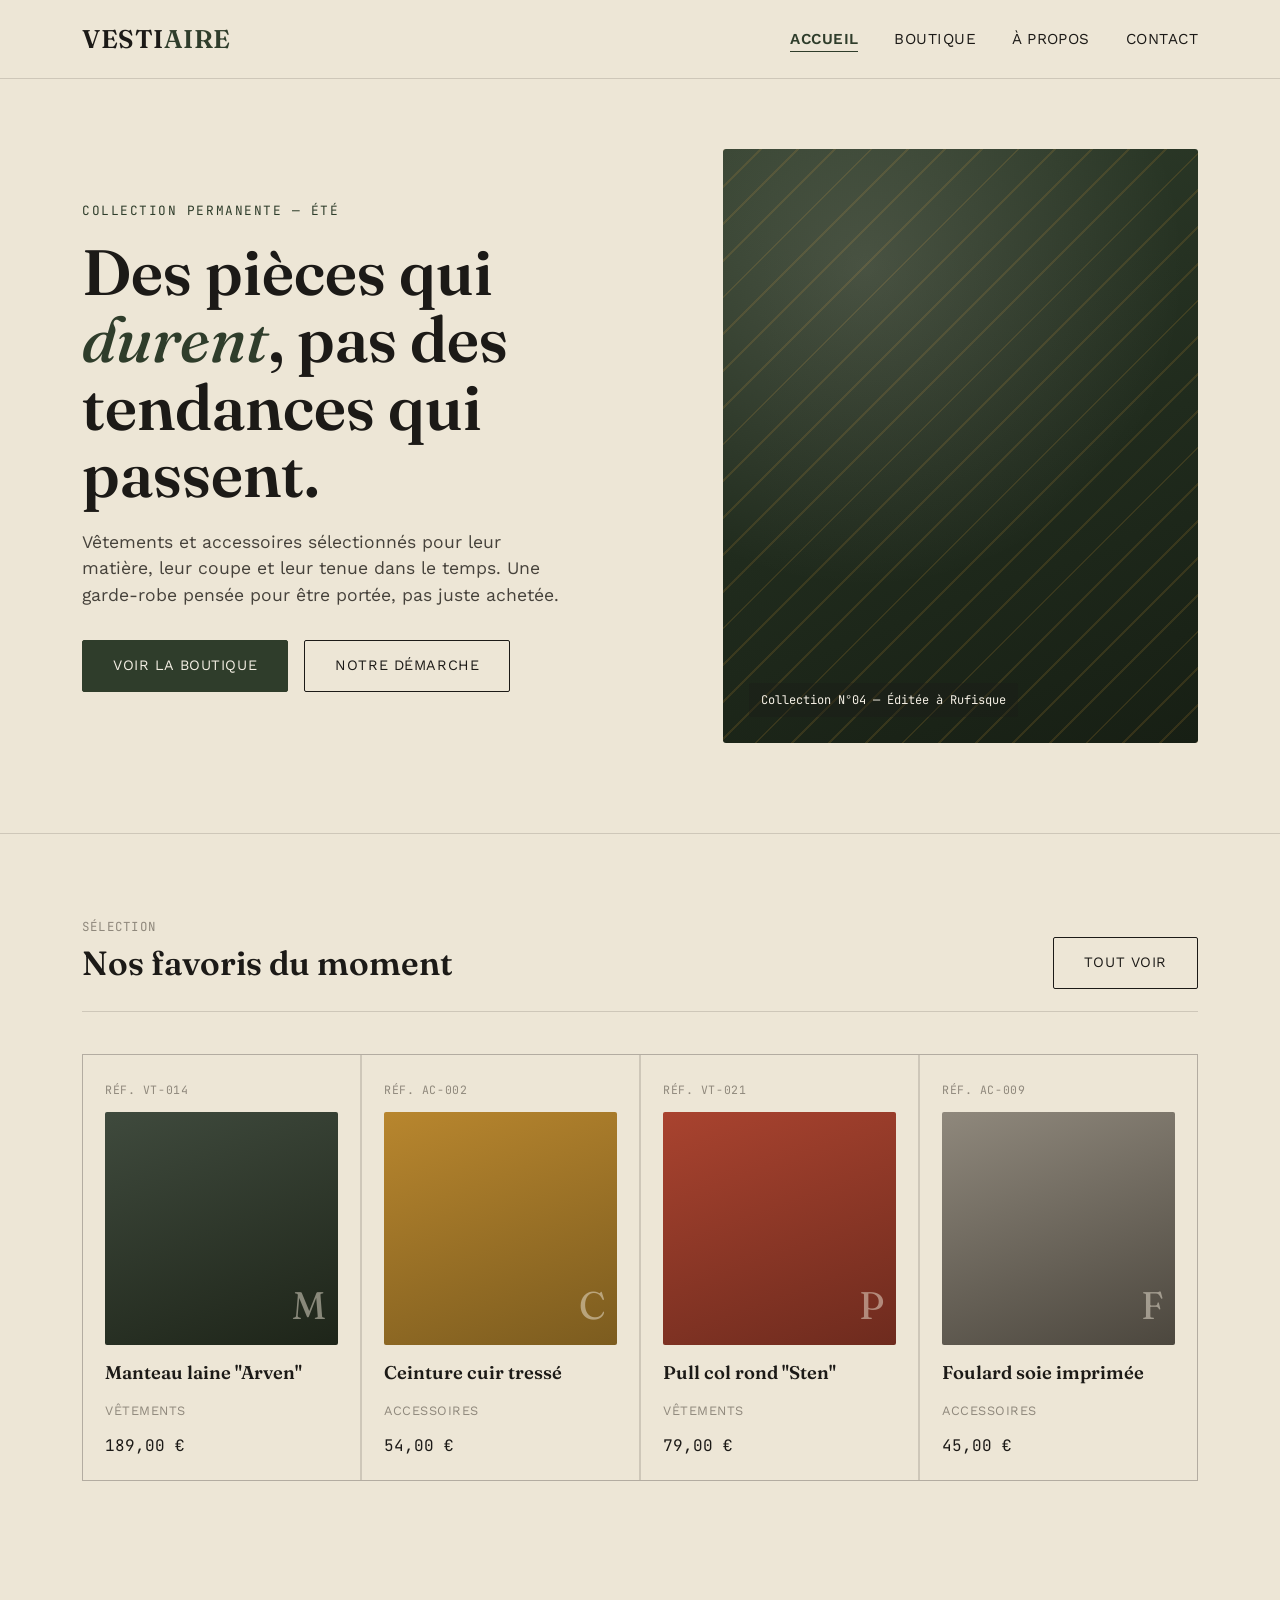
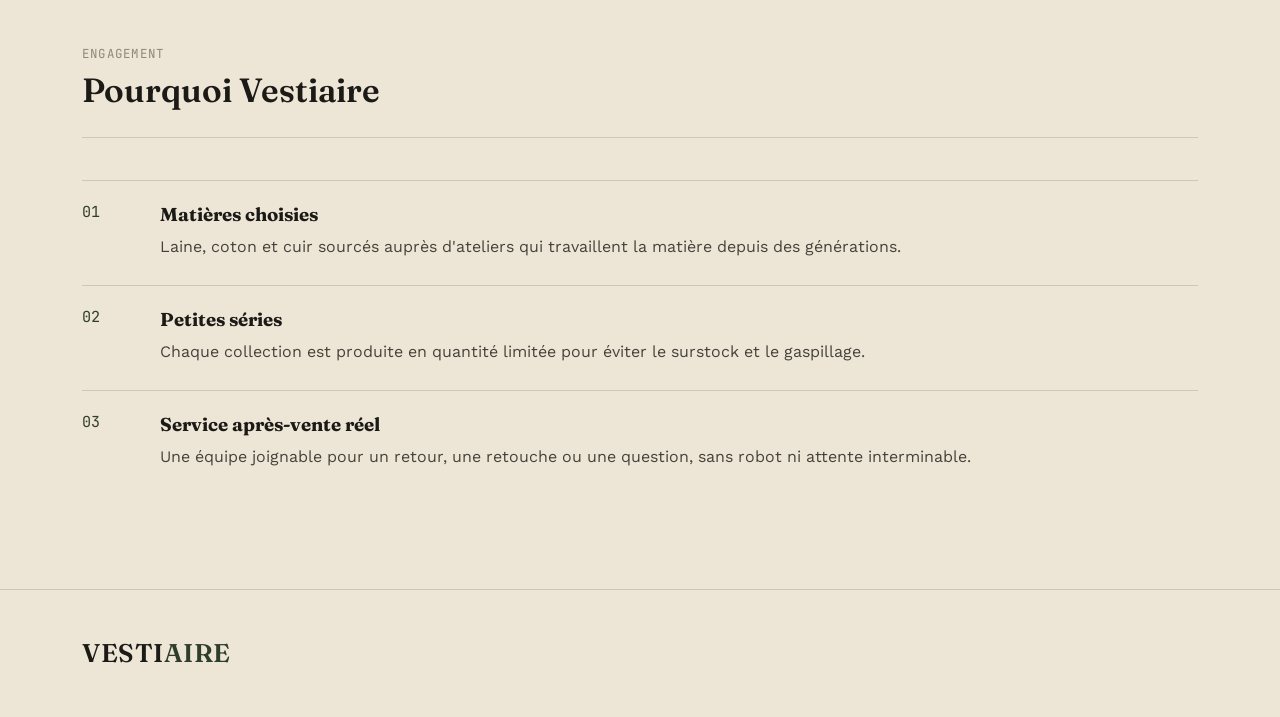
==== index.html @ 8b40fd6a "initialisation" ====
<!DOCTYPE html>
<html lang="fr">
<head>
<meta charset="UTF-8">
<meta name="viewport" content="width=device-width, initial-scale=1.0">
<title>VESTIAIRE — Vêtements & accessoires</title>
<link rel="stylesheet" href="style.css">
</head>
<body>

<header class="site-header">
  <div class="wrap">
    <a href="index.html" class="logo">VESTI<span>AIRE</span></a>
    <button class="nav-toggle" id="navToggle" aria-label="Ouvrir le menu" aria-expanded="false">
      <span></span><span></span><span></span>
    </button>
    <nav class="main-nav" id="mainNav">
      <ul>
        <li><a href="index.html" class="active">Accueil</a></li>
        <li><a href="boutique.html">Boutique</a></li>
        <li><a href="about.html">À propos</a></li>
        <li><a href="contact.html">Contact</a></li>
      </ul>
    </nav>
  </div>
</header>

<section class="hero">
  <div class="wrap">
    <div class="hero-text">
      <span class="hero-eyebrow">Collection permanente — Été</span>
      <h1>Des pièces qui <em>durent</em>, pas des tendances qui passent.</h1>
      <p class="lead">Vêtements et accessoires sélectionnés pour leur matière, leur coupe et leur tenue dans le temps. Une garde-robe pensée pour être portée, pas juste achetée.</p>
      <div class="hero-actions">
        <a href="boutique.html" class="btn btn-primary">Voir la boutique</a>
        <a href="about.html" class="btn btn-outline">Notre démarche</a>
      </div>
    </div>
    <div class="hero-visual">
      <span class="hero-tag">Collection N°04 — Éditée à Rufisque</span>
    </div>
  </div>
</section>

<section>
  <div class="wrap">
    <div class="section-head">
      <div>
        <span class="section-eyebrow">Sélection</span>
        <h2>Nos favoris du moment</h2>
      </div>
      <a href="boutique.html" class="btn btn-outline">Tout voir</a>
    </div>

    <div class="catalogue">
      <article class="product-card">
        <span class="product-ref">RÉF. VT-014</span>
        <div class="product-swatch sw-1" data-initial="M"></div>
        <h3 class="product-name">Manteau laine "Arven"</h3>
        <span class="product-cat">Vêtements</span>
        <span class="product-price">189,00 €</span>
      </article>

      <article class="product-card">
        <span class="product-ref">RÉF. AC-002</span>
        <div class="product-swatch sw-3" data-initial="C"></div>
        <h3 class="product-name">Ceinture cuir tressé</h3>
        <span class="product-cat">Accessoires</span>
        <span class="product-price">54,00 €</span>
      </article>

      <article class="product-card">
        <span class="product-ref">RÉF. VT-021</span>
        <div class="product-swatch sw-2" data-initial="P"></div>
        <h3 class="product-name">Pull col rond "Sten"</h3>
        <span class="product-cat">Vêtements</span>
        <span class="product-price">79,00 €</span>
      </article>

      <article class="product-card">
        <span class="product-ref">RÉF. AC-009</span>
        <div class="product-swatch sw-5" data-initial="F"></div>
        <h3 class="product-name">Foulard soie imprimée</h3>
        <span class="product-cat">Accessoires</span>
        <span class="product-price">45,00 €</span>
      </article>
    </div>
  </div>
</section>

<section>
  <div class="wrap">
    <div class="section-head">
      <div>
        <span class="section-eyebrow">Engagement</span>
        <h2>Pourquoi Vestiaire</h2>
      </div>
    </div>
    <ul class="values-list">
      <li>
        <span class="num">01</span>
        <div>
          <h3>Matières choisies</h3>
          <p>Laine, coton et cuir sourcés auprès d'ateliers qui travaillent la matière depuis des générations.</p>
        </div>
      </li>
      <li>
        <span class="num">02</span>
        <div>
          <h3>Petites séries</h3>
          <p>Chaque collection est produite en quantité limitée pour éviter le surstock et le gaspillage.</p>
        </div>
      </li>
      <li>
        <span class="num">03</span>
        <div>
          <h3>Service après-vente réel</h3>
          <p>Une équipe joignable pour un retour, une retouche ou une question, sans robot ni attente interminable.</p>
        </div>
      </li>
    </ul>
  </div>
</section>

<footer class="site-footer">
  <div class="wrap">
    <span class="logo">VESTI<span>AIRE</span></span>
  </div>
</footer>

<script src="script.js"></script>
</body>
</html>
---- style.css ----
@import url('https://fonts.googleapis.com/css2?family=Fraunces:ital,opsz,wght@0,9..144,400;0,9..144,600;1,9..144,500&family=Work+Sans:wght@400;500;600&family=JetBrains+Mono:wght@400;500&display=swap');

:root{
  --ink: #1c1a17;
  --bone: #ede6d6;
  --bone-soft: #f4efe4;
  --bottle: #2f3d2b;
  --bottle-dark: #202b1d;
  --gold: #b8862e;
  --clay: #a9432f;
  --grey: #8f887c;
  --line: rgba(28,26,23,0.15);

  --serif: 'Fraunces', serif;
  --sans: 'Work Sans', sans-serif;
  --mono: 'JetBrains Mono', monospace;
}

*{ box-sizing: border-box; }

html{ scroll-behavior: smooth; }

body{
  margin: 0;
  background: var(--bone);
  color: var(--ink);
  font-family: var(--sans);
  line-height: 1.5;
}

a{ color: inherit; text-decoration: none; }

img{ max-width: 100%; display: block; }

.wrap{
  max-width: 1180px;
  margin: 0 auto;
  padding: 0 32px;
}


.site-header{
  position: sticky;
  top: 0;
  z-index: 50;
  background: var(--bone);
  border-bottom: 1px solid var(--line);
}

.site-header .wrap{
  display: flex;
  align-items: center;
  justify-content: space-between;
  padding-top: 20px;
  padding-bottom: 20px;
}

.logo{
  font-family: var(--serif);
  font-size: 1.6rem;
  font-weight: 600;
  letter-spacing: 0.02em;
}

.logo span{ color: var(--bottle); }

.nav-toggle{
  display: none;
  flex-direction: column;
  gap: 5px;
  background: none;
  border: none;
  cursor: pointer;
  padding: 8px;
}

.nav-toggle span{
  width: 24px;
  height: 2px;
  background: var(--ink);
  transition: transform 0.25s ease, opacity 0.25s ease;
}

.main-nav ul{
  list-style: none;
  display: flex;
  gap: 36px;
  margin: 0;
  padding: 0;
}

.main-nav a{
  font-size: 0.95rem;
  letter-spacing: 0.03em;
  text-transform: uppercase;
  position: relative;
  padding-bottom: 4px;
}

.main-nav a::after{
  content: "";
  position: absolute;
  left: 0; bottom: 0;
  width: 0;
  height: 1px;
  background: var(--bottle);
  transition: width 0.2s ease;
}

.main-nav a:hover::after,
.main-nav a.active::after{ width: 100%; }

.main-nav a.active{ color: var(--bottle); font-weight: 600; }



.btn{
  display: inline-block;
  padding: 14px 30px;
  font-family: var(--sans);
  font-size: 0.9rem;
  letter-spacing: 0.04em;
  text-transform: uppercase;
  border-radius: 2px;
  border: 1px solid var(--ink);
  cursor: pointer;
  transition: background 0.2s ease, color 0.2s ease, transform 0.2s ease;
}

.btn-primary{
  background: var(--bottle);
  color: var(--bone-soft);
  border-color: var(--bottle);
}
.btn-primary:hover{ background: var(--bottle-dark); transform: translateY(-2px); }

.btn-outline{
  background: transparent;
  color: var(--ink);
}
.btn-outline:hover{ background: var(--ink); color: var(--bone-soft); }


.hero{
  padding: 70px 0 90px;
  border-bottom: 1px solid var(--line);
}

.hero .wrap{
  display: grid;
  grid-template-columns: 1.1fr 0.9fr;
  gap: 60px;
  align-items: center;
}

.hero-eyebrow{
  font-family: var(--mono);
  font-size: 0.8rem;
  letter-spacing: 0.12em;
  text-transform: uppercase;
  color: var(--bottle);
  display: block;
  margin-bottom: 18px;
}

.hero h1{
  font-family: var(--serif);
  font-size: clamp(2.6rem, 5vw, 4.2rem);
  font-weight: 600;
  line-height: 1.05;
  margin: 0 0 22px;
}

.hero h1 em{
  font-style: italic;
  font-weight: 500;
  color: var(--bottle);
}

.hero p.lead{
  font-size: 1.1rem;
  color: #46423b;
  max-width: 480px;
  margin-bottom: 32px;
}

.hero-actions{ display: flex; gap: 16px; flex-wrap: wrap; }

.hero-visual{
  aspect-ratio: 4/5;
  border-radius: 3px;
  background:
    repeating-linear-gradient(135deg, rgba(184,134,46,0.18) 0 2px, transparent 2px 26px),
    linear-gradient(160deg, var(--bottle) 0%, var(--bottle-dark) 55%, #171f14 100%);
  position: relative;
  overflow: hidden;
  display: flex;
  align-items: flex-end;
  padding: 26px;
}

.hero-visual::before{
  content: "";
  position: absolute;
  inset: 0;
  background: radial-gradient(circle at 30% 20%, rgba(237,230,214,0.16), transparent 55%);
}

.hero-tag{
  font-family: var(--mono);
  font-size: 0.75rem;
  color: var(--bone-soft);
  background: rgba(28,26,23,0.35);
  padding: 8px 12px;
  border-radius: 2px;
  z-index: 1;
}


section{ padding: 80px 0; }

.section-head{
  display: flex;
  justify-content: space-between;
  align-items: flex-end;
  gap: 20px;
  margin-bottom: 42px;
  border-bottom: 1px solid var(--line);
  padding-bottom: 22px;
}

.section-head h2{
  font-family: var(--serif);
  font-size: 2.1rem;
  font-weight: 600;
  margin: 0;
}

.section-eyebrow{
  font-family: var(--mono);
  font-size: 0.78rem;
  letter-spacing: 0.1em;
  text-transform: uppercase;
  color: var(--grey);
}


.catalogue{
  display: grid;
  grid-template-columns: repeat(auto-fill, minmax(240px, 1fr));
  gap: 2px;
  background: var(--line);
  border: 1px solid var(--line);
}

.product-card{
  background: var(--bone);
  padding: 26px 22px 22px;
  display: flex;
  flex-direction: column;
  gap: 14px;
  transition: background 0.2s ease;
}

.product-card:hover{ background: var(--bone-soft); }

.product-ref{
  font-family: var(--mono);
  font-size: 0.72rem;
  color: var(--grey);
  letter-spacing: 0.05em;
}

.product-swatch{
  aspect-ratio: 1/1;
  border-radius: 2px;
  position: relative;
  overflow: hidden;
}

.product-swatch::after{
  content: attr(data-initial);
  position: absolute;
  right: 12px;
  bottom: 10px;
  font-family: var(--serif);
  font-size: 2.4rem;
  color: rgba(237,230,214,0.5);
}

.product-name{
  font-family: var(--serif);
  font-size: 1.15rem;
  font-weight: 600;
  margin: 0;
}

.product-cat{
  font-size: 0.8rem;
  color: var(--grey);
  text-transform: uppercase;
  letter-spacing: 0.04em;
}

.product-price{
  font-family: var(--mono);
  font-size: 1rem;
  margin-top: auto;
}


.sw-1{ background: linear-gradient(160deg,#3f4a3d,#1e2519); }
.sw-2{ background: linear-gradient(160deg,#a9432f,#6e2b1e); }
.sw-3{ background: linear-gradient(160deg,#b8862e,#7c5c1f); }
.sw-4{ background: linear-gradient(160deg,#5c5346,#2b2620); }
.sw-5{ background: linear-gradient(160deg,#8f887c,#4c473e); }
.sw-6{ background: linear-gradient(160deg,#2f3d2b,#12160f); }



.filters{
  display: flex;
  gap: 10px;
  flex-wrap: wrap;
  margin-bottom: 32px;
}

.filter-btn{
  font-family: var(--mono);
  font-size: 0.8rem;
  padding: 9px 18px;
  border: 1px solid var(--ink);
  background: transparent;
  border-radius: 20px;
  cursor: pointer;
  transition: background 0.2s ease, color 0.2s ease;
}

.filter-btn:hover{ background: rgba(28,26,23,0.06); }

.filter-btn.active{
  background: var(--ink);
  color: var(--bone-soft);
}

.no-results{
  font-family: var(--mono);
  font-size: 0.9rem;
  color: var(--grey);
  padding: 40px 0;
  display: none;
}



.about-hero{
  padding-bottom: 40px;
}

.about-grid{
  display: grid;
  grid-template-columns: 0.9fr 1.1fr;
  gap: 60px;
}

.about-grid .visual-block{
  aspect-ratio: 3/4;
  border-radius: 3px;
  background: linear-gradient(160deg, var(--gold) 0%, #7c5c1f 100%);
}

.values-list{
  list-style: none;
  padding: 0;
  margin: 0;
  display: grid;
  gap: 26px;
}

.values-list li{
  display: grid;
  grid-template-columns: 60px 1fr;
  gap: 18px;
  border-top: 1px solid var(--line);
  padding-top: 20px;
}

.values-list .num{
  font-family: var(--mono);
  color: var(--bottle);
  font-size: 0.95rem;
}

.values-list h3{
  font-family: var(--serif);
  margin: 0 0 6px;
}

.values-list p{ margin: 0; color: #46423b; }

.team-row{
  display: grid;
  grid-template-columns: repeat(2, 1fr);
  gap: 24px;
  margin-top: 50px;
}

.team-card{
  border: 1px solid var(--line);
  padding: 26px;
}

.team-card .role{
  font-family: var(--mono);
  font-size: 0.75rem;
  color: var(--grey);
  text-transform: uppercase;
}

.team-card h3{
  font-family: var(--serif);
  margin: 6px 0 10px;
}



.contact-grid{
  display: grid;
  grid-template-columns: 1fr 1fr;
  gap: 60px;
}

.field{
  margin-bottom: 22px;
  display: flex;
  flex-direction: column;
  gap: 8px;
}

.field label{
  font-size: 0.85rem;
  letter-spacing: 0.03em;
  text-transform: uppercase;
  color: var(--grey);
}

.field input,
.field textarea,
.field select{
  font-family: var(--sans);
  font-size: 1rem;
  padding: 12px 14px;
  border: 1px solid var(--ink);
  border-radius: 2px;
  background: var(--bone-soft);
  color: var(--ink);
}

.field input:focus,
.field textarea:focus,
.field select:focus{
  outline: 2px solid var(--bottle);
  outline-offset: 1px;
}

.field-error{
  font-size: 0.8rem;
  color: var(--clay);
  min-height: 1em;
  font-family: var(--mono);
}

.field.has-error input,
.field.has-error textarea{
  border-color: var(--clay);
}

.form-status{
  font-family: var(--mono);
  font-size: 0.9rem;
  padding: 14px 16px;
  border-radius: 2px;
  margin-top: 10px;
  display: none;
}

.form-status.show{ display: block; }

.form-status.success{
  background: rgba(47,61,43,0.12);
  color: var(--bottle-dark);
}

.info-block{
  border-top: 1px solid var(--line);
  padding-top: 22px;
  margin-top: 22px;
}

.info-block h3{
  font-family: var(--serif);
  margin: 0 0 6px;
}



.site-footer{
  border-top: 1px solid var(--line);
  padding: 44px 0;
  margin-top: 40px;
}

.site-footer .wrap{
  display: flex;
  justify-content: space-between;
  align-items: center;
  flex-wrap: wrap;
  gap: 16px;
}

.footer-note{
  font-family: var(--mono);
  font-size: 0.78rem;
  color: var(--grey);
}


@media (max-width: 860px){
  .hero .wrap{ grid-template-columns: 1fr; }
  .hero-visual{ order: -1; aspect-ratio: 16/9; }
  .about-grid,
  .contact-grid{ grid-template-columns: 1fr; }
  .team-row{ grid-template-columns: 1fr; }
}

@media (max-width: 640px){
  .nav-toggle{ display: flex; }

  .main-nav{
    position: absolute;
    top: 100%;
    left: 0;
    right: 0;
    background: var(--bone);
    border-bottom: 1px solid var(--line);
    max-height: 0;
    overflow: hidden;
    transition: max-height 0.3s ease;
  }

  .main-nav.open{ max-height: 300px; }

  .main-nav ul{
    flex-direction: column;
    gap: 0;
    padding: 10px 32px 20px;
  }

  .main-nav li{
    padding: 12px 0;
    border-bottom: 1px solid var(--line);
  }

  .section-head{ flex-direction: column; align-items: flex-start; gap: 10px; }
}

@media (prefers-reduced-motion: reduce){
  *{ transition: none !important; scroll-behavior: auto !important; }
}
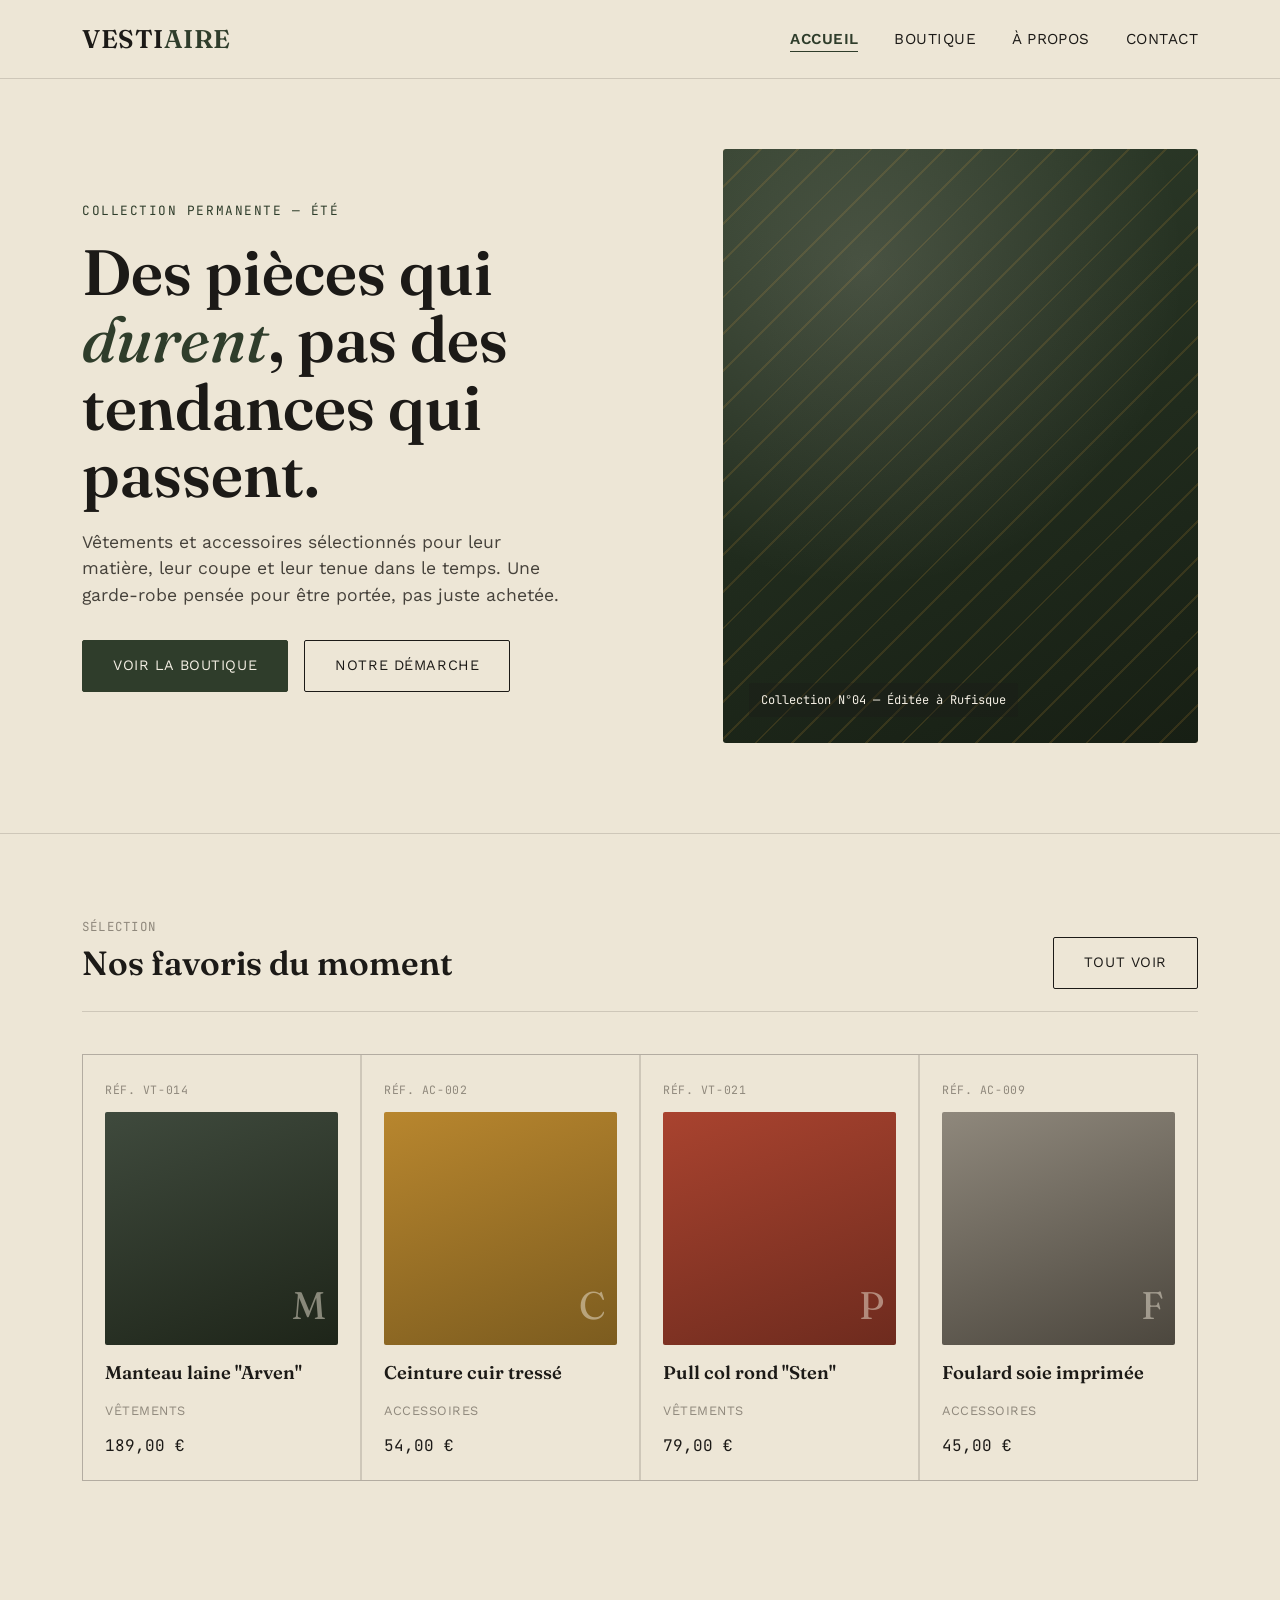
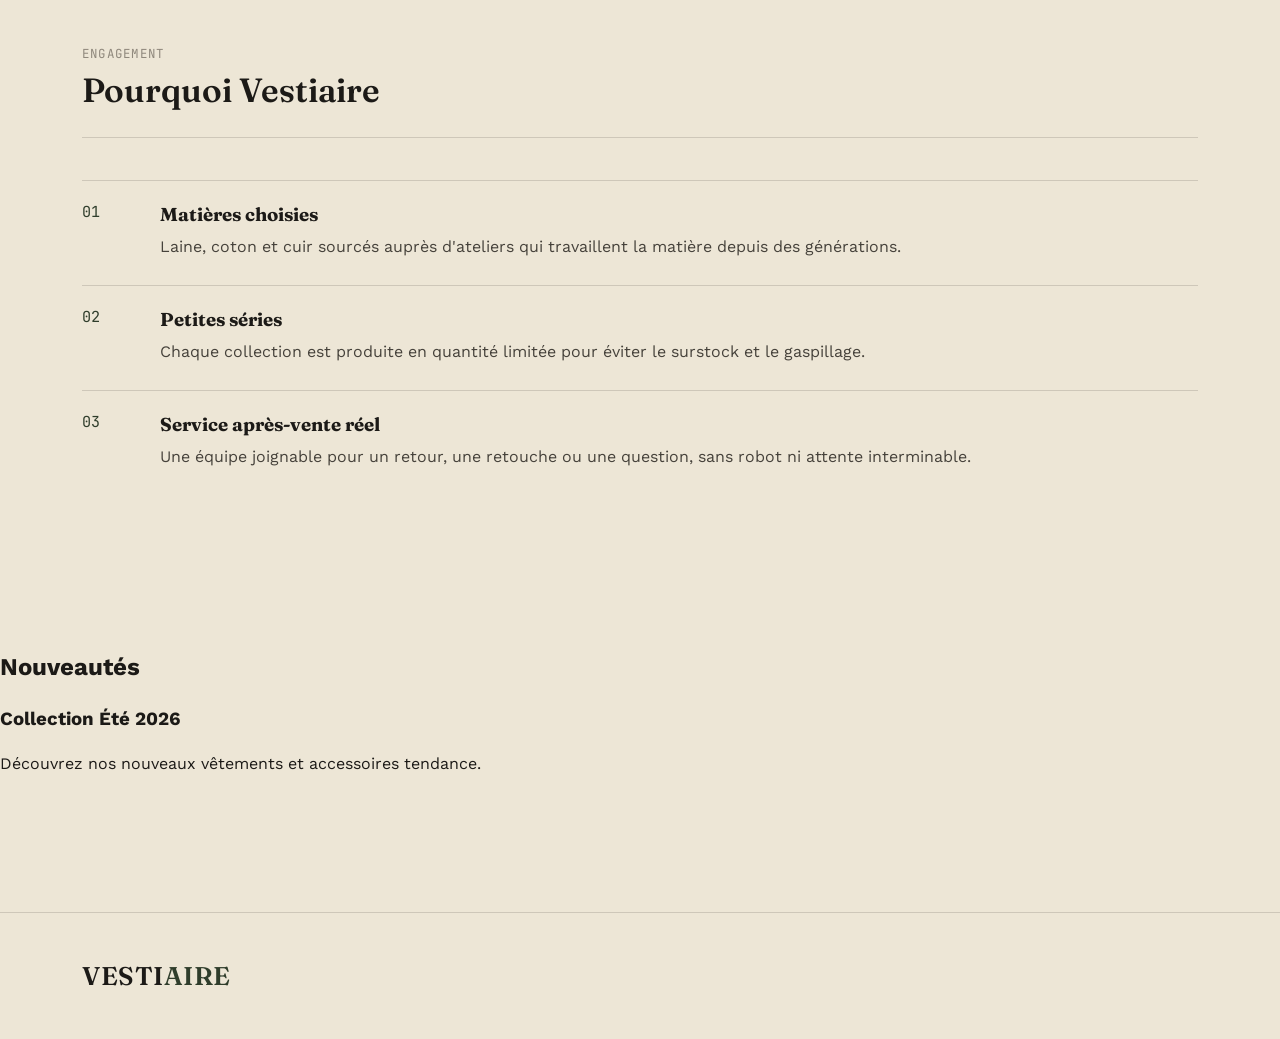
==== commit a36fe643: "Ajot d'dune section Nouveautes a la page d'accueil" ====
--- a/index.html
+++ b/index.html
@@ -122,6 +122,16 @@
   </div>
 </section>
 
+<section class="nouveautes">
+    <h2>Nouveautés</h2>
+    <div class="cards">
+        <div class="card">
+            <h3>Collection Été 2026</h3>
+            <p>Découvrez nos nouveaux vêtements et accessoires tendance.</p>
+        </div>
+    </div>
+</section>
+
 <footer class="site-footer">
   <div class="wrap">
     <span class="logo">VESTI<span>AIRE</span></span>
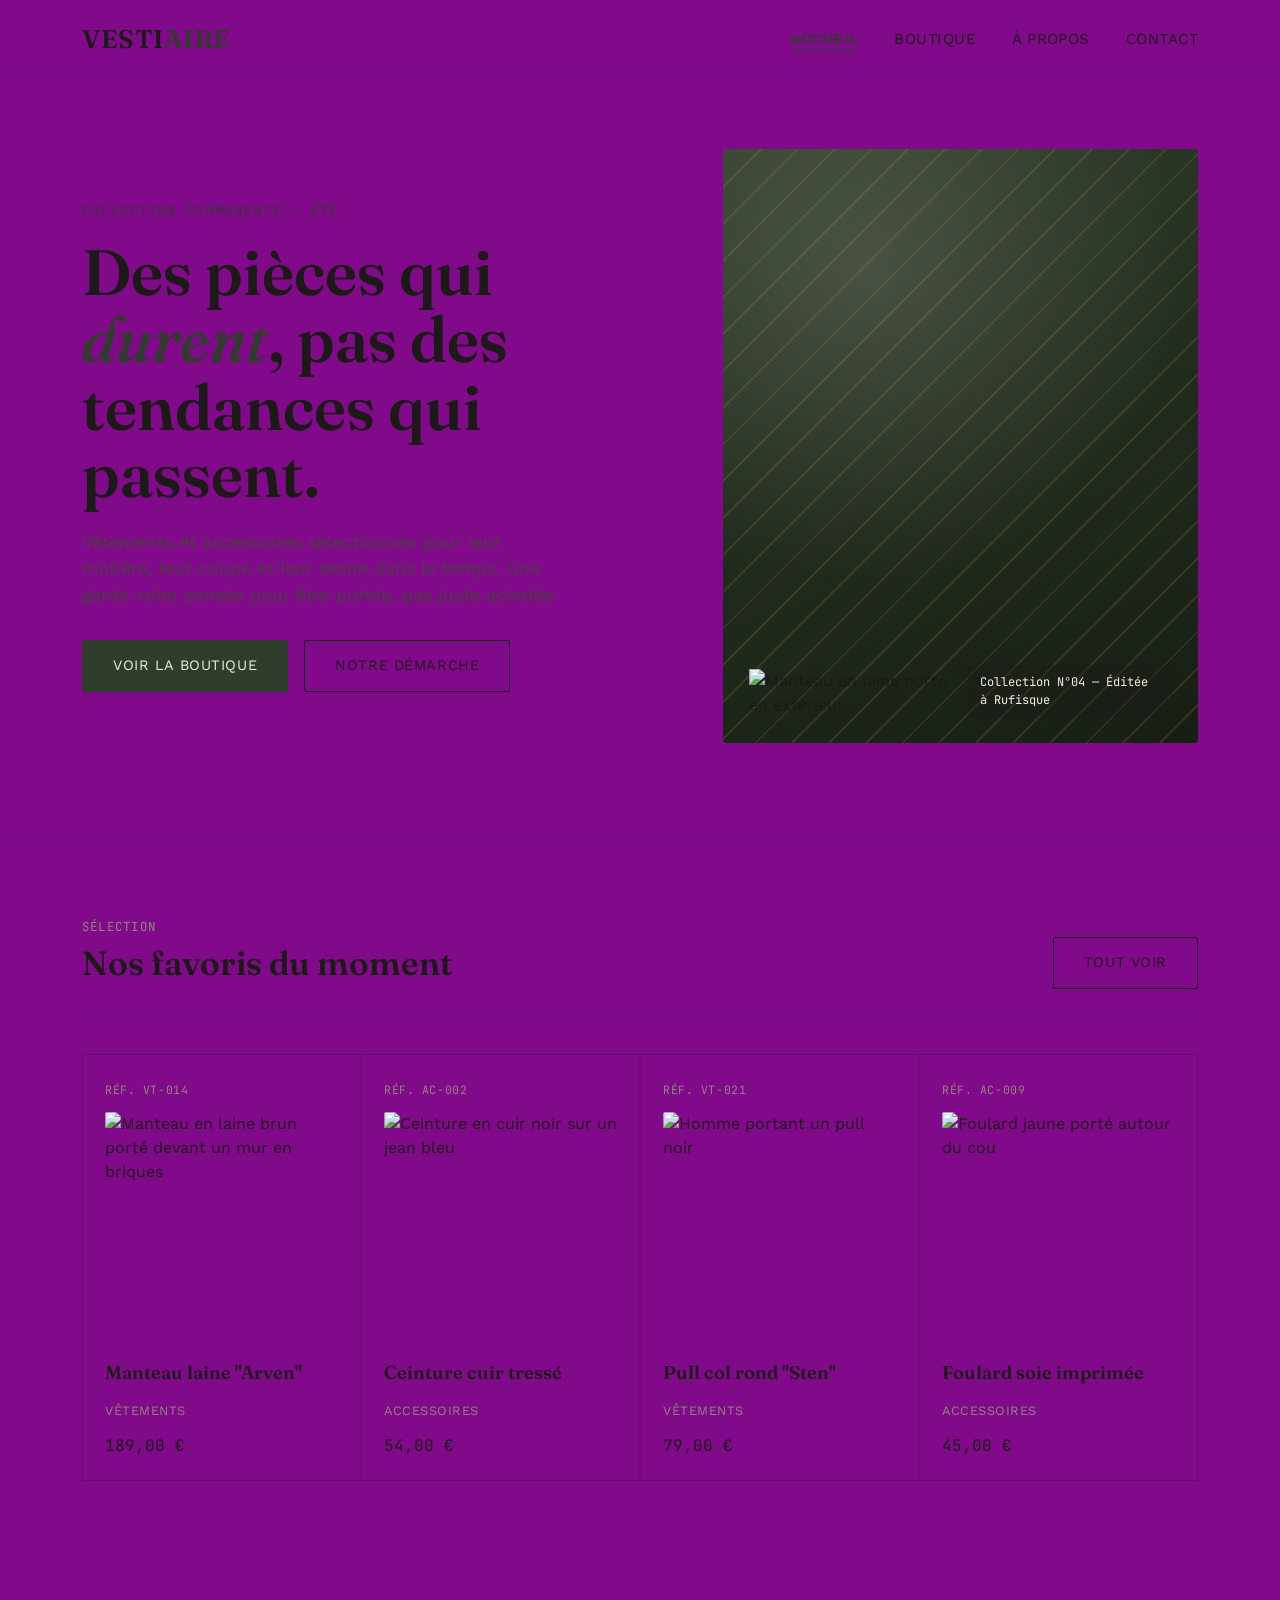
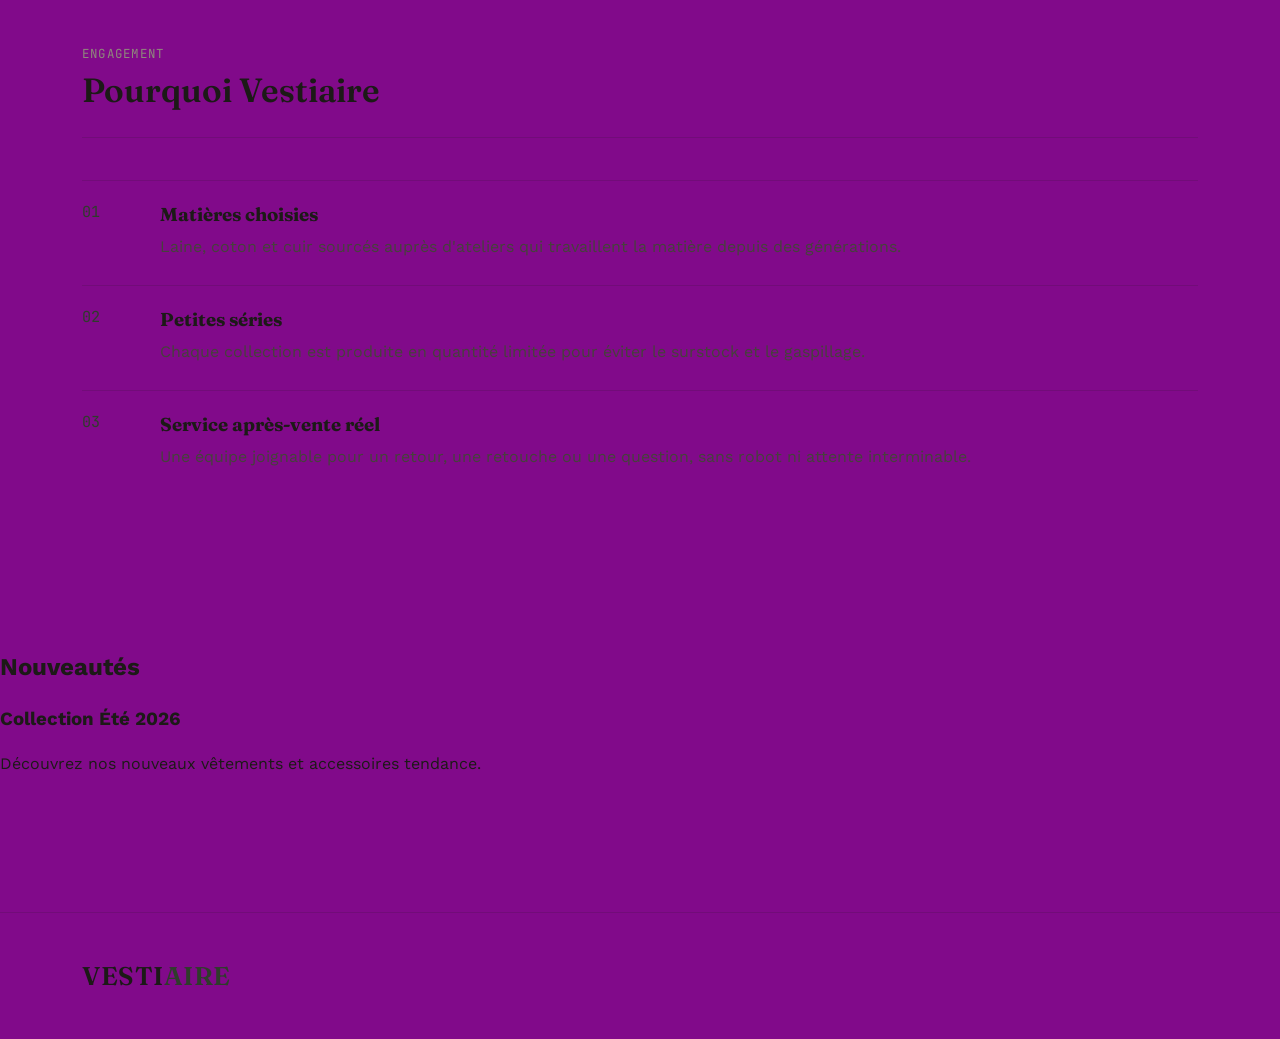
==== commit b42382a9: "Ajout de liens d'images dans boutique.html et index.html pour une bonne visibilite du site" ====
--- a/index.html
+++ b/index.html
@@ -37,6 +37,7 @@
       </div>
     </div>
     <div class="hero-visual">
+      <img src="https://images.unsplash.com/photo-1539533113208-f6df8cc8b543?w=900&q=80&auto=format&fit=crop" alt="Manteau en laine porté en extérieur">
       <span class="hero-tag">Collection N°04 — Éditée à Rufisque</span>
     </div>
   </div>
@@ -55,7 +56,7 @@
     <div class="catalogue">
       <article class="product-card">
         <span class="product-ref">RÉF. VT-014</span>
-        <div class="product-swatch sw-1" data-initial="M"></div>
+        <div class="product-swatch"><img src="https://images.unsplash.com/photo-1539533113208-f6df8cc8b543?w=600&q=80&auto=format&fit=crop" alt="Manteau en laine brun porté devant un mur en briques"></div>
         <h3 class="product-name">Manteau laine "Arven"</h3>
         <span class="product-cat">Vêtements</span>
         <span class="product-price">189,00 €</span>
@@ -63,7 +64,7 @@
 
       <article class="product-card">
         <span class="product-ref">RÉF. AC-002</span>
-        <div class="product-swatch sw-3" data-initial="C"></div>
+        <div class="product-swatch"><img src="https://images.unsplash.com/photo-1611937685025-8d1df67a80b6?w=600&q=80&auto=format&fit=crop" alt="Ceinture en cuir noir sur un jean bleu"></div>
         <h3 class="product-name">Ceinture cuir tressé</h3>
         <span class="product-cat">Accessoires</span>
         <span class="product-price">54,00 €</span>
@@ -71,7 +72,7 @@
 
       <article class="product-card">
         <span class="product-ref">RÉF. VT-021</span>
-        <div class="product-swatch sw-2" data-initial="P"></div>
+        <div class="product-swatch"><img src="https://images.unsplash.com/photo-1578681994506-b8f463449011?w=600&q=80&auto=format&fit=crop" alt="Homme portant un pull noir"></div>
         <h3 class="product-name">Pull col rond "Sten"</h3>
         <span class="product-cat">Vêtements</span>
         <span class="product-price">79,00 €</span>
@@ -79,7 +80,7 @@
 
       <article class="product-card">
         <span class="product-ref">RÉF. AC-009</span>
-        <div class="product-swatch sw-5" data-initial="F"></div>
+        <div class="product-swatch"><img src="https://images.unsplash.com/photo-1677478863154-55ecce8c7536?w=600&q=80&auto=format&fit=crop" alt="Foulard jaune porté autour du cou"></div>
         <h3 class="product-name">Foulard soie imprimée</h3>
         <span class="product-cat">Accessoires</span>
         <span class="product-price">45,00 €</span>
--- a/style.css
+++ b/style.css
@@ -4,7 +4,7 @@
 
 :root{
   --ink: #1c1a17;
-  --bone: #ede6d6;
+  --bone: #810a8a;
   --bone-soft: #f4efe4;
   --bottle: #2f3d2b;
   --bottle-dark: #202b1d;
